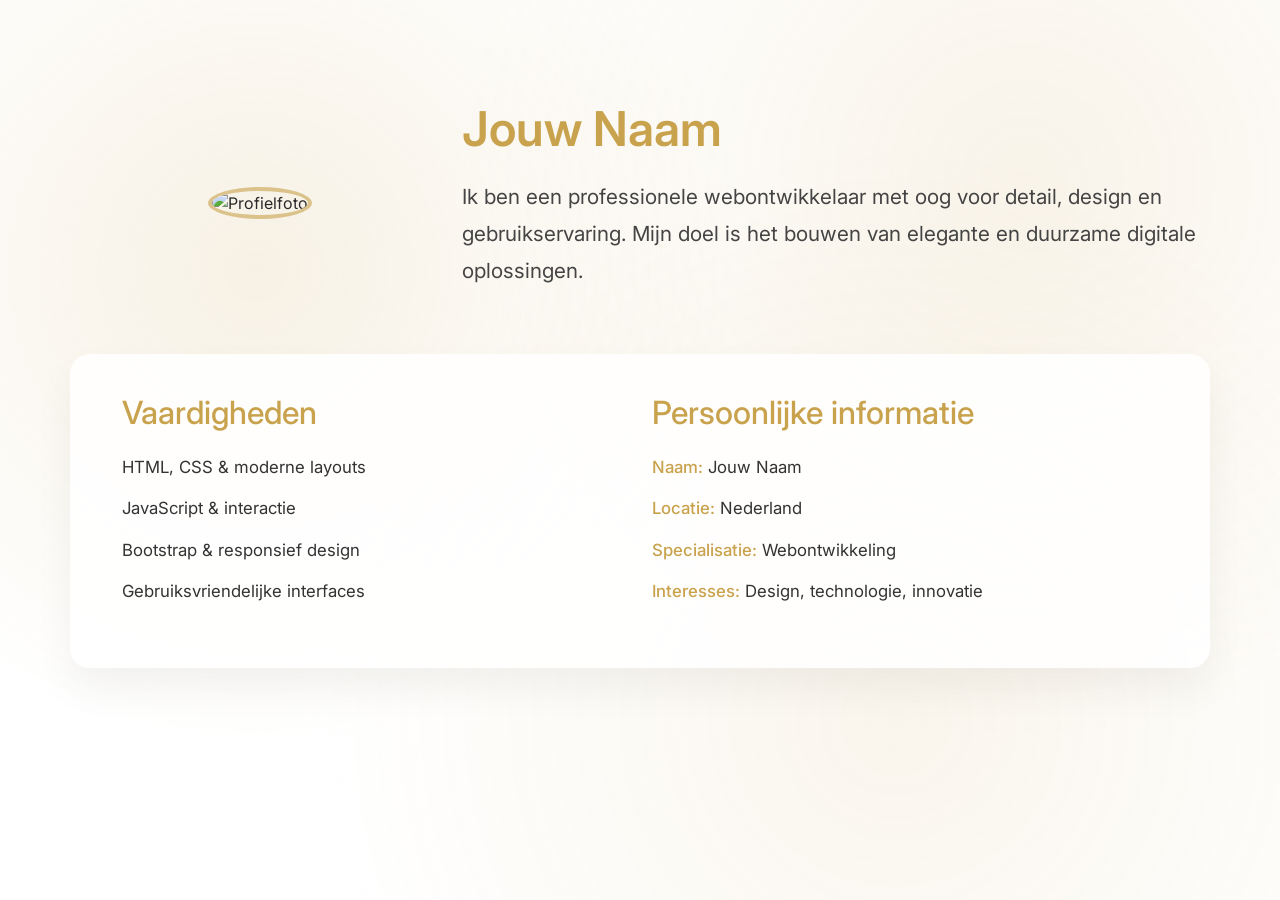
==== index.html @ 862da3dc "basis opbouw site" ====
<!DOCTYPE html>
<html lang="nl">
<head>
    <meta charset="UTF-8">
    <meta name="viewport" content="width=device-width, initial-scale=1.0">
    <title>Portfolio</title>
    <link href="https://cdn.jsdelivr.net/npm/bootstrap@5.3.2/dist/css/bootstrap.min.css" rel="stylesheet" integrity="sha384-QWVj6lgchf9b6ZxG1Zl5p9FQ9J0O1x2J2e5z5r9e5z5r9e5z5r9e5z5r9e5z5r9e" crossorigin="anonymous">
    <link rel="stylesheet" href="Assets/styling.css">
</head>
<body>

<div class="background-bubbles"></div>

<main class="container intro-section">
    <section class="row align-items-center mb-5">
        <div class="col-md-4 text-center">
            <img src="Assets/name.png" alt="Profielfoto" class="profile-image">
        </div>
        <div class="col-md-8">
            <h1>Jouw Naam</h1>
            <p class="intro-text">
                Ik ben een professionele webontwikkelaar met oog voor detail, design en gebruikservaring.
                Mijn doel is het bouwen van elegante en duurzame digitale oplossingen.
            </p>
        </div>
    </section>

    <section class="row mb-5 content-card">
        <div class="col-md-6">
            <h2>Vaardigheden</h2>
            <ul class="skills-list">
                <li>HTML, CSS & moderne layouts</li>
                <li>JavaScript & interactie</li>
                <li>Bootstrap & responsief design</li>
                <li>Gebruiksvriendelijke interfaces</li>
            </ul>
        </div>
        <div class="col-md-6">
            <h2>Persoonlijke informatie</h2>
            <ul class="info-list">
                <li><strong>Naam:</strong> Jouw Naam</li>
                <li><strong>Locatie:</strong> Nederland</li>
                <li><strong>Specialisatie:</strong> Webontwikkeling</li>
                <li><strong>Interesses:</strong> Design, technologie, innovatie</li>
            </ul>
        </div>
    </section>
</main>

<script src="app.js"></script>
</body>
</html>
---- Assets/styling.css ----
@import url('https://fonts.googleapis.com/css2?family=Inter:wght@300;400;500;600&display=swap');

body {
    background-color: #ffffff;
    color: #2a2a2a;
    font-family: 'Inter', sans-serif;
    position: relative;
    overflow-x: hidden;
}

.background-bubbles {
    position: fixed;
    inset: 0;
    z-index: -1;
    background:
            radial-gradient(circle at 20% 30%, rgba(201,162,77,0.15) 0%, transparent 40%),
            radial-gradient(circle at 80% 20%, rgba(201,162,77,0.12) 0%, transparent 45%),
            radial-gradient(circle at 70% 80%, rgba(201,162,77,0.10) 0%, transparent 50%);
}

.intro-section {
    margin-top: 100px;
}

h1 {
    color: #c9a24d;
    font-weight: 600;
    font-size: 3rem;
    margin-bottom: 20px;
}

h2 {
    color: #c9a24d;
    font-weight: 500;
    margin-bottom: 15px;
}

.intro-text {
    font-size: 1.3rem;
    line-height: 1.8;
    color: #444;
}

.profile-image {
    max-width: 240px;
    border-radius: 50%;
    border: 4px solid rgba(201,162,77,0.6);
}

.content-card {
    background: rgba(255,255,255,0.85);
    padding: 40px;
    border-radius: 20px;
    box-shadow: 0 20px 40px rgba(0,0,0,0.05);
}

.skills-list,
.info-list {
    list-style: none;
    padding: 0;
}

.skills-list li,
.info-list li {
    padding: 8px 0;
    font-size: 1.05rem;
    color: #333;
}

.info-list strong {
    color: #c9a24d;
    font-weight: 500;
}
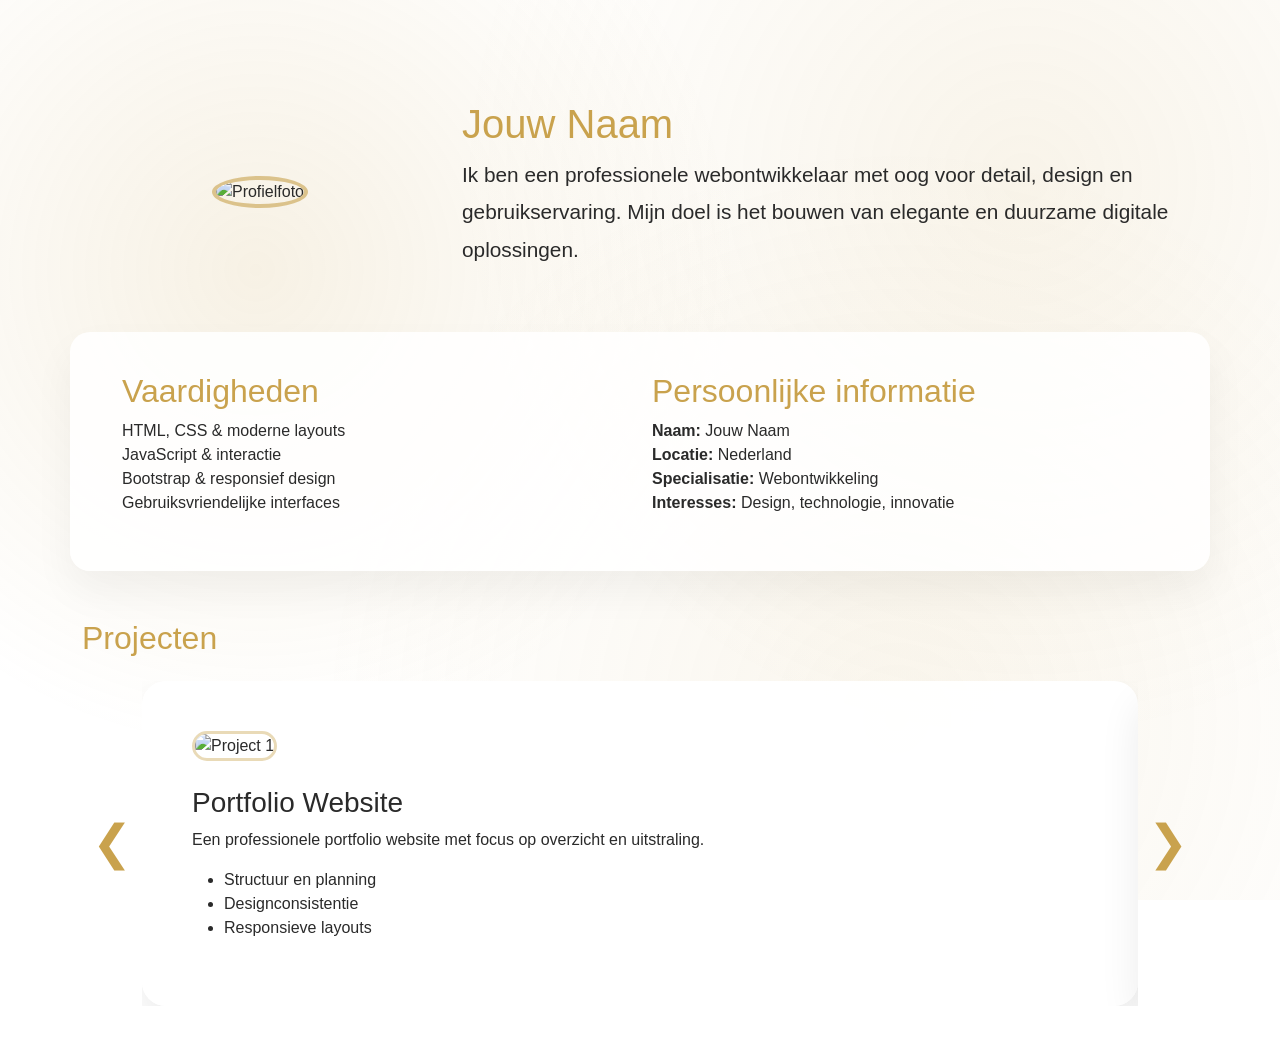
==== commit c7b4483e: "basis opbouw projecten display" ====
--- a/index.html
+++ b/index.html
@@ -4,7 +4,7 @@
     <meta charset="UTF-8">
     <meta name="viewport" content="width=device-width, initial-scale=1.0">
     <title>Portfolio</title>
-    <link href="https://cdn.jsdelivr.net/npm/bootstrap@5.3.2/dist/css/bootstrap.min.css" rel="stylesheet" integrity="sha384-QWVj6lgchf9b6ZxG1Zl5p9FQ9J0O1x2J2e5z5r9e5z5r9e5z5r9e5z5r9e5z5r9e" crossorigin="anonymous">
+    <link href="https://cdn.jsdelivr.net/npm/bootstrap@5.3.2/dist/css/bootstrap.min.css" rel="stylesheet">
     <link rel="stylesheet" href="Assets/styling.css">
 </head>
 <body>
@@ -12,6 +12,7 @@
 <div class="background-bubbles"></div>
 
 <main class="container intro-section">
+
     <section class="row align-items-center mb-5">
         <div class="col-md-4 text-center">
             <img src="Assets/name.png" alt="Profielfoto" class="profile-image">
@@ -45,6 +46,52 @@
             </ul>
         </div>
     </section>
+
+    <section class="mb-5">
+        <h2 class="mb-4">Projecten</h2>
+
+        <div class="project-carousel-wrapper">
+            <button class="carousel-btn left" onclick="scrollProjects(-1)">&#10094;</button>
+
+            <div class="project-carousel" id="projectCarousel">
+                <div class="project-slide">
+                    <img src="Assets/project1.png" alt="Project 1">
+                    <h3>Portfolio Website</h3>
+                    <p>Een professionele portfolio website met focus op overzicht en uitstraling.</p>
+                    <ul>
+                        <li>Structuur en planning</li>
+                        <li>Designconsistentie</li>
+                        <li>Responsieve layouts</li>
+                    </ul>
+                </div>
+
+                <div class="project-slide">
+                    <img src="Assets/project2.png" alt="Project 2">
+                    <h3>Interactieve Webapp</h3>
+                    <p>Een interactieve applicatie gebouwd met JavaScript.</p>
+                    <ul>
+                        <li>DOM-manipulatie</li>
+                        <li>Logisch denken</li>
+                        <li>Gebruikersfeedback verwerken</li>
+                    </ul>
+                </div>
+
+                <div class="project-slide">
+                    <img src="Assets/project3.png" alt="Project 3">
+                    <h3>Responsieve Layout</h3>
+                    <p>Mobile-first ontwerp geschikt voor alle schermgroottes.</p>
+                    <ul>
+                        <li>Bootstrap grid</li>
+                        <li>Mobile-first aanpak</li>
+                        <li>Visuele hiërarchie</li>
+                    </ul>
+                </div>
+            </div>
+
+            <button class="carousel-btn right" onclick="scrollProjects(1)">&#10095;</button>
+        </div>
+    </section>
+
 </main>
 
 <script src="app.js"></script>
--- a/Assets/styling.css
+++ b/Assets/styling.css
@@ -1,10 +1,7 @@
-@import url('https://fonts.googleapis.com/css2?family=Inter:wght@300;400;500;600&display=swap');
-
 body {
     background-color: #ffffff;
     color: #2a2a2a;
-    font-family: 'Inter', sans-serif;
-    position: relative;
+    font-family: -apple-system, BlinkMacSystemFont, "Segoe UI", Roboto, Helvetica, Arial, sans-serif;
     overflow-x: hidden;
 }
 
@@ -22,23 +19,13 @@
     margin-top: 100px;
 }
 
-h1 {
+h1, h2 {
     color: #c9a24d;
-    font-weight: 600;
-    font-size: 3rem;
-    margin-bottom: 20px;
-}
-
-h2 {
-    color: #c9a24d;
-    font-weight: 500;
-    margin-bottom: 15px;
 }
 
 .intro-text {
     font-size: 1.3rem;
     line-height: 1.8;
-    color: #444;
 }
 
 .profile-image {
@@ -60,14 +47,39 @@
     padding: 0;
 }
 
-.skills-list li,
-.info-list li {
-    padding: 8px 0;
-    font-size: 1.05rem;
-    color: #333;
+.project-carousel-wrapper {
+    position: relative;
+    display: flex;
+    align-items: center;
 }
 
-.info-list strong {
+.project-carousel {
+    display: flex;
+    overflow: hidden;
+    scroll-behavior: smooth;
+    width: 100%;
+}
+
+.project-slide {
+    min-width: 100%;
+    padding: 50px;
+    background: rgba(255,255,255,0.95);
+    border-radius: 24px;
+    box-shadow: 0 20px 40px rgba(0,0,0,0.08);
+}
+
+.project-slide img {
+    width: 100%;
+    border-radius: 16px;
+    border: 3px solid rgba(201,162,77,0.4);
+    margin-bottom: 25px;
+}
+
+.carousel-btn {
+    background: none;
+    border: none;
+    font-size: 3rem;
     color: #c9a24d;
-    font-weight: 500;
+    cursor: pointer;
+    padding: 10px;
 }
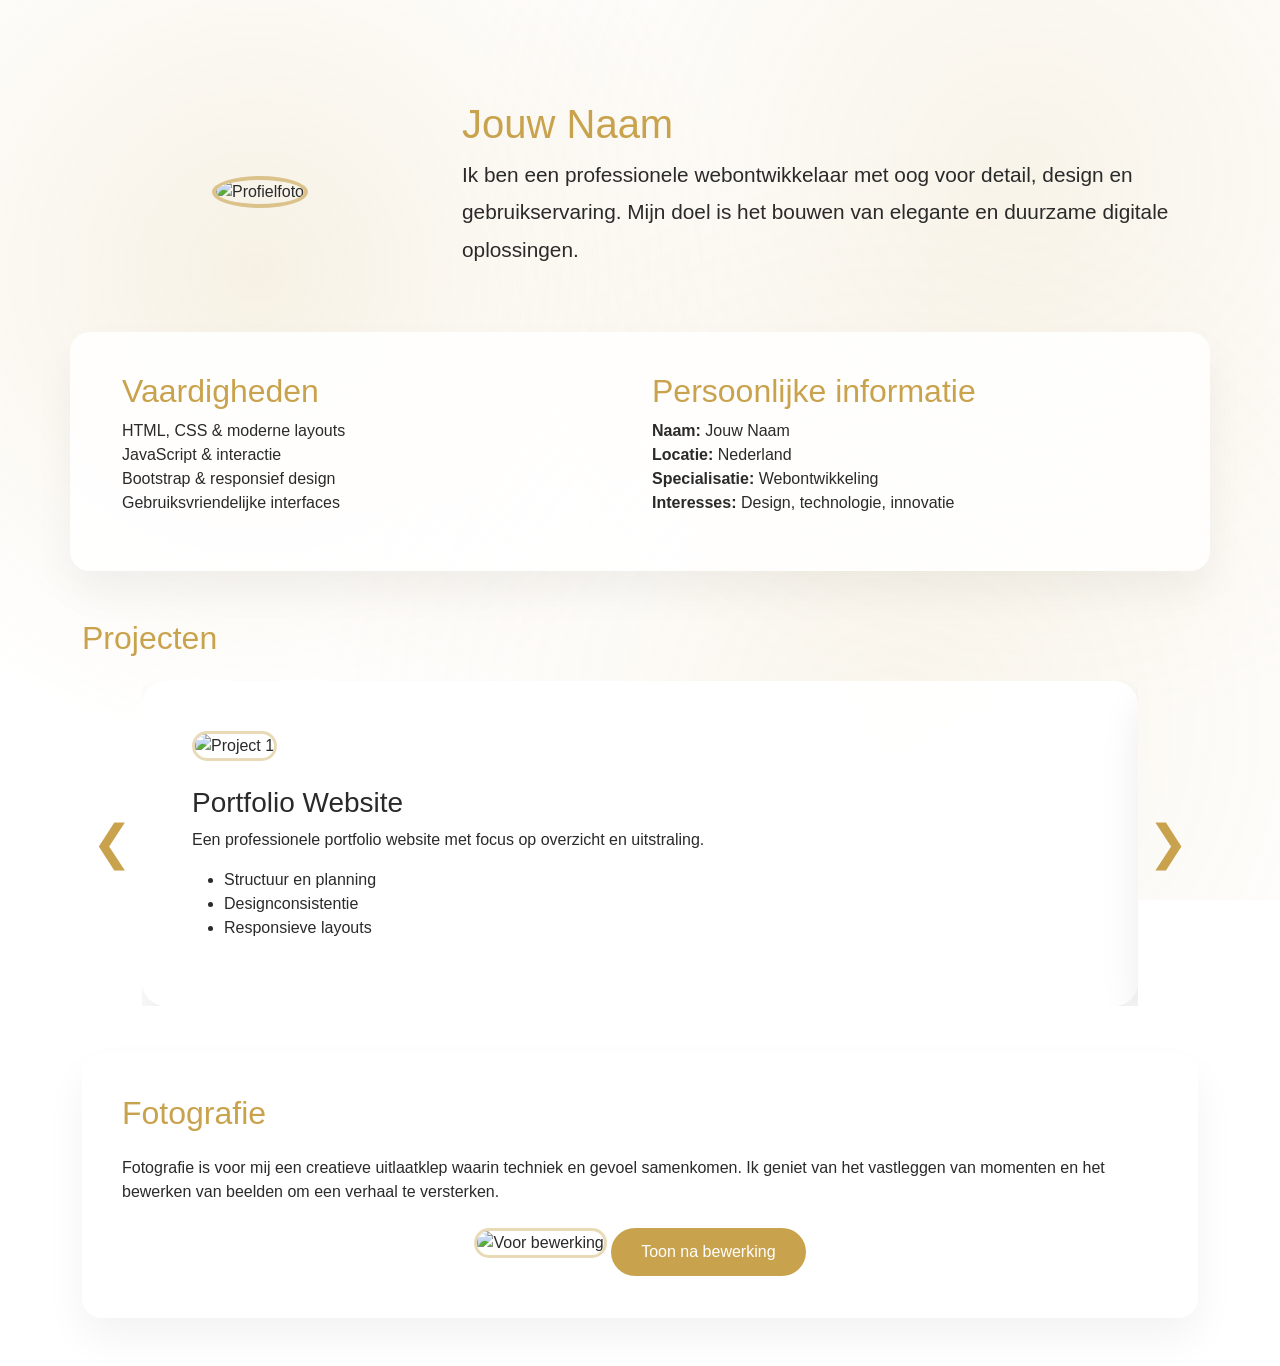
==== commit f204d70b: "Basis opbouw special section" ====
--- a/index.html
+++ b/index.html
@@ -51,7 +51,7 @@
         <h2 class="mb-4">Projecten</h2>
 
         <div class="project-carousel-wrapper">
-            <button class="carousel-btn left" onclick="scrollProjects(-1)">&#10094;</button>
+            <button class="carousel-btn" onclick="scrollProjects(-1)">&#10094;</button>
 
             <div class="project-carousel" id="projectCarousel">
                 <div class="project-slide">
@@ -88,7 +88,21 @@
                 </div>
             </div>
 
-            <button class="carousel-btn right" onclick="scrollProjects(1)">&#10095;</button>
+            <button class="carousel-btn" onclick="scrollProjects(1)">&#10095;</button>
+        </div>
+    </section>
+
+    <section class="mb-5 photography-section">
+        <h2 class="mb-4">Fotografie</h2>
+
+        <p class="mb-4">
+            Fotografie is voor mij een creatieve uitlaatklep waarin techniek en gevoel samenkomen.
+            Ik geniet van het vastleggen van momenten en het bewerken van beelden om een verhaal te versterken.
+        </p>
+
+        <div class="photo-compare">
+            <img src="Assets/photo_before.png" alt="Voor bewerking" id="photoCompare">
+            <button class="photo-toggle-btn" onclick="togglePhoto()">Toon na bewerking</button>
         </div>
     </section>
 
--- a/Assets/styling.css
+++ b/Assets/styling.css
@@ -48,7 +48,6 @@
 }
 
 .project-carousel-wrapper {
-    position: relative;
     display: flex;
     align-items: center;
 }
@@ -56,7 +55,6 @@
 .project-carousel {
     display: flex;
     overflow: hidden;
-    scroll-behavior: smooth;
     width: 100%;
 }
 
@@ -83,3 +81,32 @@
     cursor: pointer;
     padding: 10px;
 }
+
+.photography-section {
+    background: rgba(255,255,255,0.85);
+    padding: 40px;
+    border-radius: 20px;
+    box-shadow: 0 20px 40px rgba(0,0,0,0.05);
+}
+
+.photo-compare {
+    text-align: center;
+}
+
+.photo-compare img {
+    width: 100%;
+    max-width: 800px;
+    border-radius: 18px;
+    border: 3px solid rgba(201,162,77,0.4);
+    margin-bottom: 20px;
+}
+
+.photo-toggle-btn {
+    background-color: #c9a24d;
+    color: #ffffff;
+    border: none;
+    padding: 12px 30px;
+    border-radius: 30px;
+    font-size: 1rem;
+    cursor: pointer;
+}
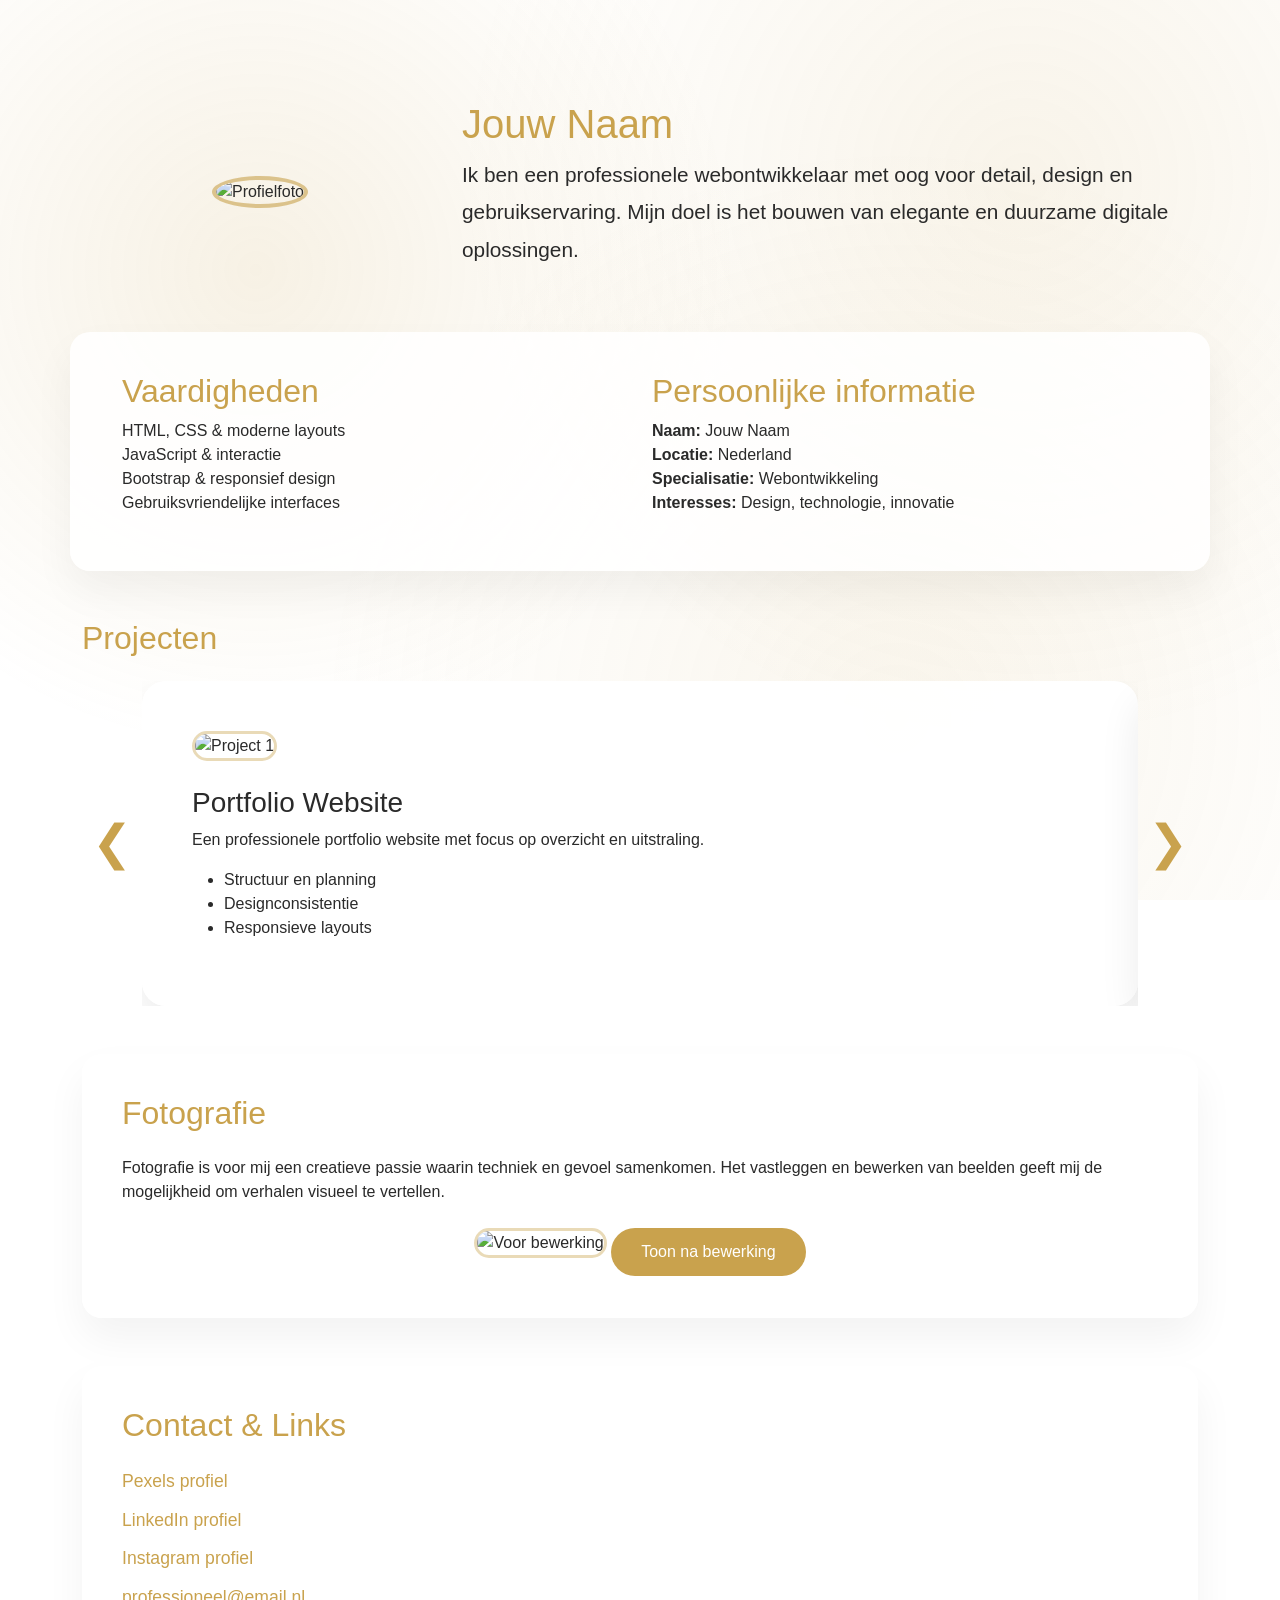
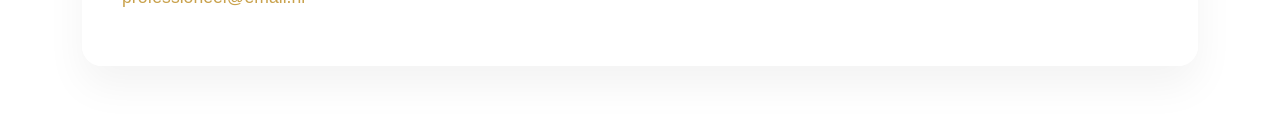
==== commit ed7334f8: "bugfixes" ====
--- a/index.html
+++ b/index.html
@@ -96,8 +96,8 @@
         <h2 class="mb-4">Fotografie</h2>
 
         <p class="mb-4">
-            Fotografie is voor mij een creatieve uitlaatklep waarin techniek en gevoel samenkomen.
-            Ik geniet van het vastleggen van momenten en het bewerken van beelden om een verhaal te versterken.
+            Fotografie is voor mij een creatieve passie waarin techniek en gevoel samenkomen.
+            Het vastleggen en bewerken van beelden geeft mij de mogelijkheid om verhalen visueel te vertellen.
         </p>
 
         <div class="photo-compare">
@@ -106,6 +106,17 @@
         </div>
     </section>
 
+    <section class="mb-5 contact-section">
+        <h2 class="mb-4">Contact & Links</h2>
+
+        <ul class="contact-list">
+            <li><a href="#" target="_blank">Pexels profiel</a></li>
+            <li><a href="#" target="_blank">LinkedIn profiel</a></li>
+            <li><a href="#" target="_blank">Instagram profiel</a></li>
+            <li><a href="mailto:professioneel@email.nl">professioneel@email.nl</a></li>
+        </ul>
+    </section>
+
 </main>
 
 <script src="app.js"></script>
--- a/Assets/styling.css
+++ b/Assets/styling.css
@@ -82,7 +82,8 @@
     padding: 10px;
 }
 
-.photography-section {
+.photography-section,
+.contact-section {
     background: rgba(255,255,255,0.85);
     padding: 40px;
     border-radius: 20px;
@@ -110,3 +111,22 @@
     font-size: 1rem;
     cursor: pointer;
 }
+
+.contact-list {
+    list-style: none;
+    padding: 0;
+}
+
+.contact-list li {
+    margin-bottom: 12px;
+}
+
+.contact-list a {
+    color: #c9a24d;
+    text-decoration: none;
+    font-size: 1.1rem;
+}
+
+.contact-list a:hover {
+    text-decoration: underline;
+}
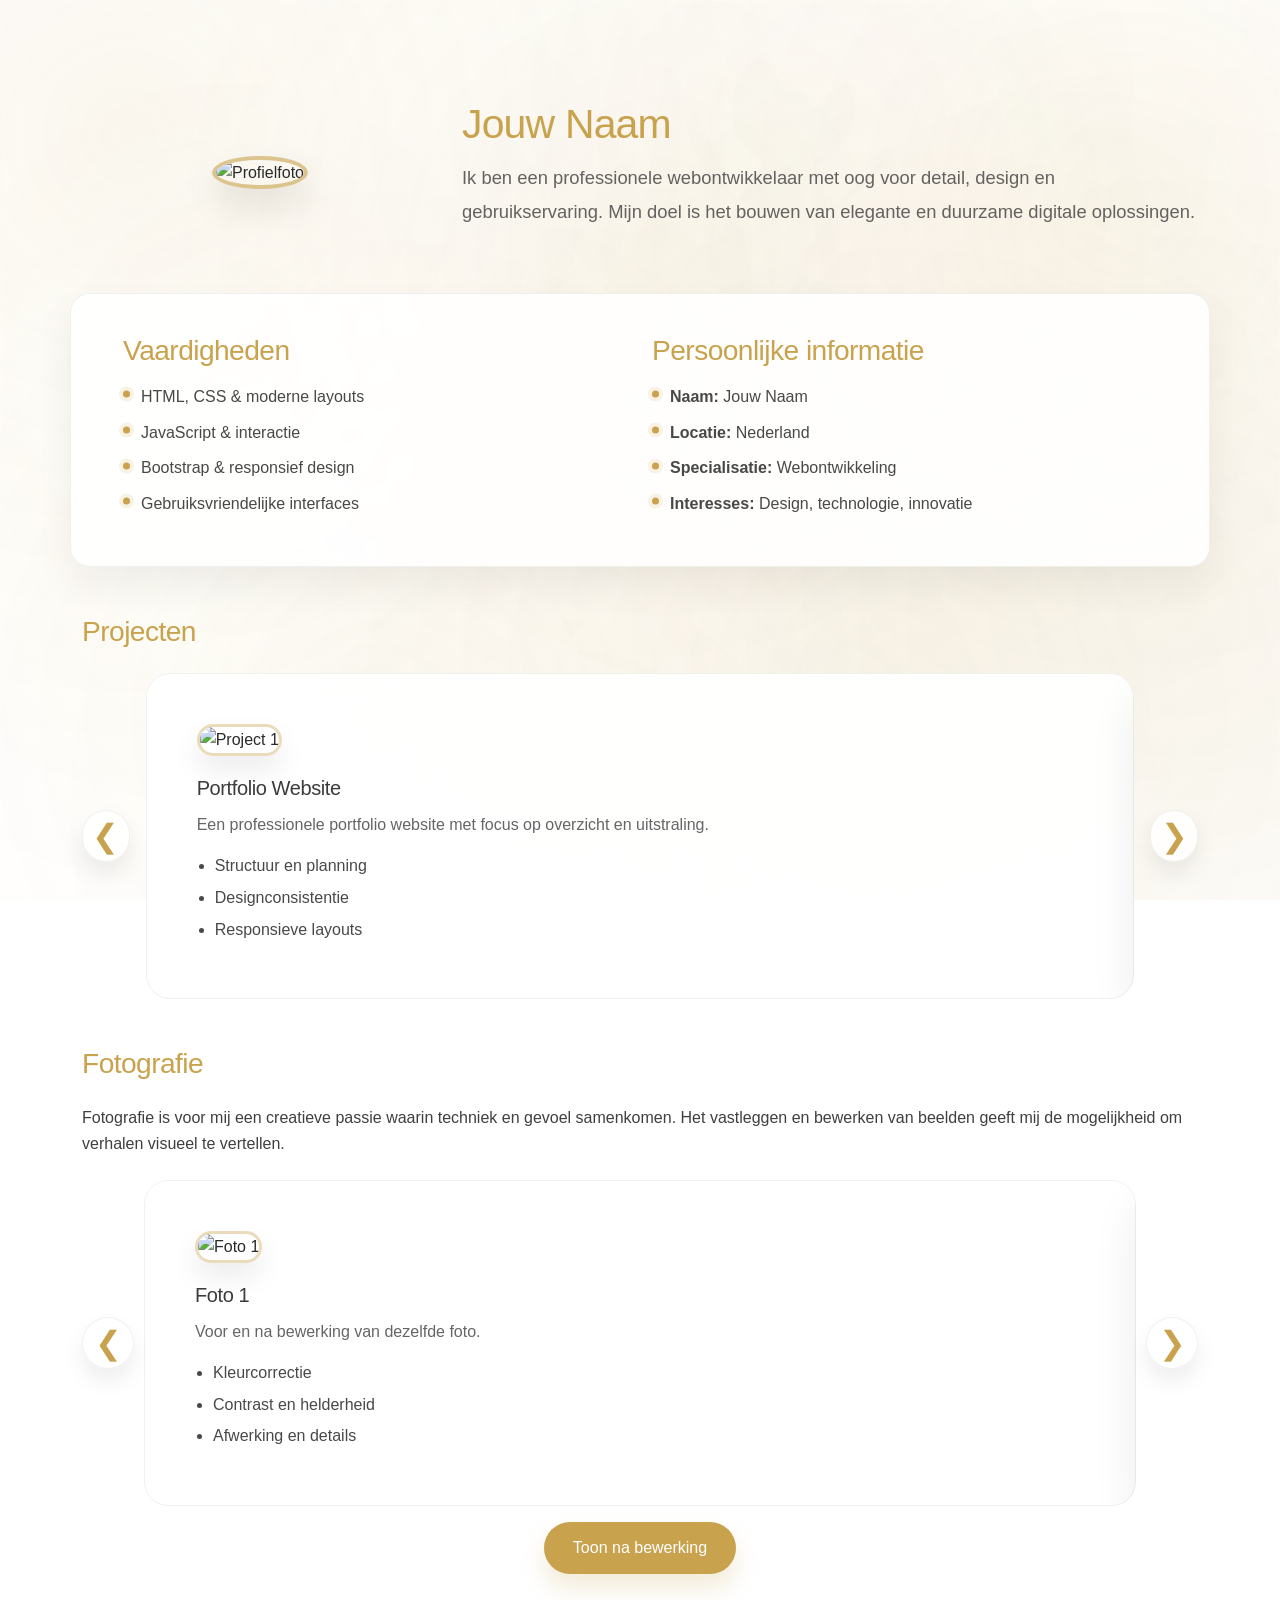
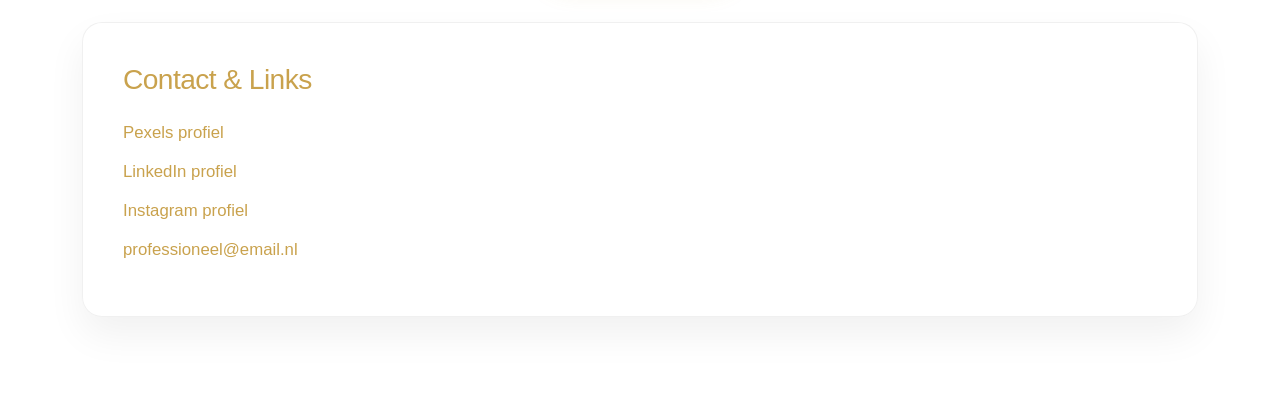
==== commit b788aff6: "verbetering site" ====
--- a/index.html
+++ b/index.html
@@ -90,6 +90,8 @@
 
             <button class="carousel-btn" onclick="scrollProjects(1)">&#10095;</button>
         </div>
+
+        <div class="text-center mt-3"></div>
     </section>
 
     <section class="mb-5 photography-section">
@@ -100,8 +102,63 @@
             Het vastleggen en bewerken van beelden geeft mij de mogelijkheid om verhalen visueel te vertellen.
         </p>
 
-        <div class="photo-compare">
-            <img src="Assets/photo_before.png" alt="Voor bewerking" id="photoCompare">
+        <div class="project-carousel-wrapper">
+            <button class="carousel-btn" onclick="scrollPhotos(-1)">&#10094;</button>
+
+            <div class="project-carousel" id="photoCarousel">
+                <div class="project-slide">
+                    <img
+                            src="Assets/photo1_before.png"
+                            data-before="Assets/photo1_before.png"
+                            data-after="Assets/photo1_after.png"
+                            alt="Foto 1"
+                    >
+                    <h3>Foto 1</h3>
+                    <p>Voor en na bewerking van dezelfde foto.</p>
+                    <ul>
+                        <li>Kleurcorrectie</li>
+                        <li>Contrast en helderheid</li>
+                        <li>Afwerking en details</li>
+                    </ul>
+                </div>
+
+                <div class="project-slide">
+                    <img
+                            src="Assets/photo2_before.png"
+                            data-before="Assets/photo2_before.png"
+                            data-after="Assets/photo2_after.png"
+                            alt="Foto 2"
+                    >
+                    <h3>Foto 2</h3>
+                    <p>Voor en na bewerking van dezelfde foto.</p>
+                    <ul>
+                        <li>Belichting aanpassen</li>
+                        <li>Kleurtoon finetunen</li>
+                        <li>Ruisreductie</li>
+                    </ul>
+                </div>
+
+                <div class="project-slide">
+                    <img
+                            src="Assets/photo3_before.png"
+                            data-before="Assets/photo3_before.png"
+                            data-after="Assets/photo3_after.png"
+                            alt="Foto 3"
+                    >
+                    <h3>Foto 3</h3>
+                    <p>Voor en na bewerking van dezelfde foto.</p>
+                    <ul>
+                        <li>Details verscherpen</li>
+                        <li>Lokale aanpassingen</li>
+                        <li>Eindgrading</li>
+                    </ul>
+                </div>
+            </div>
+
+            <button class="carousel-btn" onclick="scrollPhotos(1)">&#10095;</button>
+        </div>
+
+        <div class="text-center mt-3">
             <button class="photo-toggle-btn" onclick="togglePhoto()">Toon na bewerking</button>
         </div>
     </section>
--- a/Assets/styling.css
+++ b/Assets/styling.css
@@ -1,95 +1,327 @@
+:root {
+    --bg: #ffffff;
+    --text: #2a2a2a;
+    --muted: rgba(42, 42, 42, 0.72);
+
+    --brand: #c9a24d;
+    --brand-strong: rgba(201, 162, 77, 0.6);
+    --brand-soft: rgba(201, 162, 77, 0.14);
+
+    --card-bg: rgba(255, 255, 255, 0.88);
+    --card-border: rgba(0, 0, 0, 0.06);
+
+    --radius-lg: 24px;
+    --radius-md: 20px;
+    --radius-sm: 16px;
+
+    --shadow-lg: 0 22px 46px rgba(0, 0, 0, 0.08);
+    --shadow-md: 0 18px 38px rgba(0, 0, 0, 0.06);
+
+    --space-1: 8px;
+    --space-2: 12px;
+    --space-3: 16px;
+    --space-4: 20px;
+    --space-5: 28px;
+    --space-6: 40px;
+
+    --focus: 0 0 0 4px rgba(201, 162, 77, 0.22);
+}
+
+*,
+*::before,
+*::after {
+    box-sizing: border-box;
+}
+
+html {
+    scroll-behavior: smooth;
+}
+
 body {
-    background-color: #ffffff;
-    color: #2a2a2a;
+    background-color: var(--bg);
+    color: var(--text);
     font-family: -apple-system, BlinkMacSystemFont, "Segoe UI", Roboto, Helvetica, Arial, sans-serif;
     overflow-x: hidden;
-}
-
+    line-height: 1.6;
+}
+
+a {
+    color: var(--brand);
+    text-decoration: none;
+}
+
+a:hover {
+    text-decoration: underline;
+}
+
+a:focus-visible,
+button:focus-visible {
+    outline: none;
+    box-shadow: var(--focus);
+    border-radius: 10px;
+}
+
+/* Background bubbles */
 .background-bubbles {
     position: fixed;
     inset: 0;
     z-index: -1;
+    pointer-events: none;
     background:
-            radial-gradient(circle at 20% 30%, rgba(201,162,77,0.15) 0%, transparent 40%),
-            radial-gradient(circle at 80% 20%, rgba(201,162,77,0.12) 0%, transparent 45%),
-            radial-gradient(circle at 70% 80%, rgba(201,162,77,0.10) 0%, transparent 50%);
-}
-
+            radial-gradient(circle at 10% 15%, rgba(201,162,77,0.09) 0%, rgba(201,162,77,0.04) 18%, transparent 48%),
+            radial-gradient(circle at 30% 80%, rgba(216,177,90,0.07) 0%, rgba(216,177,90,0.03) 20%, transparent 52%),
+            radial-gradient(circle at 52% 28%, rgba(184,140,50,0.06) 0%, rgba(184,140,50,0.03) 22%, transparent 54%),
+            radial-gradient(circle at 72% 78%, rgba(201,162,77,0.07) 0%, rgba(201,162,77,0.03) 22%, transparent 54%),
+            radial-gradient(circle at 88% 22%, rgba(216,177,90,0.08) 0%, rgba(216,177,90,0.03) 18%, transparent 50%),
+            radial-gradient(circle at 92% 68%, rgba(184,140,50,0.06) 0%, rgba(184,140,50,0.03) 22%, transparent 56%);
+}
+
+.background-bubbles::before,
+.background-bubbles::after {
+    content: "";
+    position: absolute;
+    inset: 0;
+    pointer-events: none;
+    background:
+            radial-gradient(circle at 18% 40%, rgba(255,215,130,0.05) 0%, rgba(255,215,130,0.02) 20%, transparent 56%),
+            radial-gradient(circle at 45% 90%, rgba(201,162,77,0.05) 0%, rgba(201,162,77,0.02) 22%, transparent 58%),
+            radial-gradient(circle at 62% 12%, rgba(216,177,90,0.04) 0%, rgba(216,177,90,0.02) 20%, transparent 56%),
+            radial-gradient(circle at 84% 44%, rgba(184,140,50,0.04) 0%, rgba(184,140,50,0.02) 22%, transparent 58%);
+    filter: blur(1.2px);
+    opacity: 0.42;
+    animation: bubblesFloat 22s ease-in-out infinite alternate;
+}
+
+.background-bubbles::after {
+    opacity: 0.26;
+    animation-duration: 32s;
+    animation-direction: alternate-reverse;
+    filter: blur(1.6px);
+}
+
+@keyframes bubblesFloat {
+    from {
+        transform: translate3d(0, 0, 0) scale(1);
+    }
+    to {
+        transform: translate3d(0, -16px, 0) scale(1.01);
+    }
+}
+
+/* Layout */
 .intro-section {
     margin-top: 100px;
-}
-
-h1, h2 {
-    color: #c9a24d;
+    padding-bottom: var(--space-6);
+}
+
+/* Typography */
+h1, h2, h3 {
+    color: var(--brand);
+    letter-spacing: -0.02em;
+}
+
+h1 {
+    font-size: clamp(2rem, 3.2vw, 2.6rem);
+    margin: 0 0 var(--space-2) 0;
+}
+
+h2 {
+    font-size: clamp(1.4rem, 2.2vw, 1.8rem);
+    margin: 0 0 var(--space-3) 0;
+}
+
+h3 {
+    font-size: 1.25rem;
+    margin: 0 0 var(--space-2) 0;
+    color: rgba(42, 42, 42, 0.92);
+}
+
+p {
+    margin: 0 0 var(--space-3) 0;
+    color: rgba(42, 42, 42, 0.9);
 }
 
 .intro-text {
-    font-size: 1.3rem;
-    line-height: 1.8;
-}
-
+    font-size: 1.15rem;
+    line-height: 1.85;
+    color: var(--muted);
+}
+
+/* Profile */
 .profile-image {
     max-width: 240px;
+    width: 100%;
+    height: auto;
     border-radius: 50%;
-    border: 4px solid rgba(201,162,77,0.6);
-}
-
-.content-card {
-    background: rgba(255,255,255,0.85);
-    padding: 40px;
-    border-radius: 20px;
-    box-shadow: 0 20px 40px rgba(0,0,0,0.05);
-}
-
+    border: 4px solid var(--brand-strong);
+    box-shadow: 0 16px 34px rgba(0, 0, 0, 0.10);
+}
+
+/* Card sections */
+.content-card,
+.contact-section {
+    background: var(--card-bg);
+    border: 1px solid var(--card-border);
+    padding: var(--space-6);
+    border-radius: var(--radius-md);
+    box-shadow: var(--shadow-md);
+    backdrop-filter: blur(6px);
+}
+
+/* Photography section should match Projects section (no extra card container) */
+.photography-section {
+    background: transparent;
+    border: none;
+    box-shadow: none;
+    padding: 0;
+    border-radius: 0;
+    backdrop-filter: none;
+}
+
+/* Lists */
 .skills-list,
-.info-list {
+.info-list,
+.contact-list {
     list-style: none;
     padding: 0;
-}
-
+    margin: 0;
+}
+
+.skills-list li,
+.info-list li {
+    position: relative;
+    padding-left: 18px;
+    margin-bottom: 10px;
+    color: rgba(42, 42, 42, 0.86);
+}
+
+.skills-list li::before,
+.info-list li::before {
+    content: "";
+    position: absolute;
+    left: 0;
+    top: 0.65em;
+    width: 7px;
+    height: 7px;
+    border-radius: 50%;
+    background: var(--brand);
+    box-shadow: 0 0 0 4px var(--brand-soft);
+    transform: translateY(-50%);
+}
+
+.contact-list li {
+    margin-bottom: 12px;
+}
+
+.contact-list a {
+    font-size: 1.05rem;
+}
+
+/* Carousel */
 .project-carousel-wrapper {
     display: flex;
     align-items: center;
+    gap: var(--space-3);
 }
 
 .project-carousel {
     display: flex;
-    overflow: hidden;
+    overflow-x: auto;
+    overflow-y: hidden;
     width: 100%;
+    scroll-snap-type: x mandatory;
+    scroll-behavior: smooth;
+    border-radius: var(--radius-lg);
+    -webkit-overflow-scrolling: touch;
+    scrollbar-width: none;
+}
+
+.project-carousel::-webkit-scrollbar {
+    display: none;
 }
 
 .project-slide {
     min-width: 100%;
-    padding: 50px;
-    background: rgba(255,255,255,0.95);
-    border-radius: 24px;
-    box-shadow: 0 20px 40px rgba(0,0,0,0.08);
+    padding: clamp(24px, 4vw, 50px);
+    background: rgba(255, 255, 255, 0.94);
+    border: 1px solid var(--card-border);
+    border-radius: var(--radius-lg);
+    box-shadow: var(--shadow-lg);
+    scroll-snap-align: start;
 }
 
 .project-slide img {
     width: 100%;
-    border-radius: 16px;
-    border: 3px solid rgba(201,162,77,0.4);
-    margin-bottom: 25px;
-}
-
+    border-radius: var(--radius-sm);
+    border: 3px solid rgba(201,162,77,0.38);
+    margin-bottom: 20px;
+    box-shadow: 0 14px 28px rgba(0, 0, 0, 0.08);
+}
+
+.project-slide p {
+    color: var(--muted);
+}
+
+.project-slide ul {
+    margin: 0;
+    padding-left: 18px;
+    color: rgba(42, 42, 42, 0.86);
+}
+
+.project-slide ul li {
+    margin-bottom: 6px;
+}
+
+/* Buttons */
 .carousel-btn {
-    background: none;
-    border: none;
-    font-size: 3rem;
-    color: #c9a24d;
+    background: rgba(255, 255, 255, 0.85);
+    border: 1px solid var(--card-border);
+    width: 52px;
+    height: 52px;
+    border-radius: 999px;
+    font-size: 2rem;
+    color: var(--brand);
     cursor: pointer;
-    padding: 10px;
-}
-
-.photography-section,
-.contact-section {
-    background: rgba(255,255,255,0.85);
-    padding: 40px;
-    border-radius: 20px;
-    box-shadow: 0 20px 40px rgba(0,0,0,0.05);
-}
-
+    display: inline-flex;
+    align-items: center;
+    justify-content: center;
+    box-shadow: 0 12px 22px rgba(0, 0, 0, 0.07);
+    transition: transform 140ms ease, box-shadow 140ms ease, background 140ms ease;
+}
+
+.carousel-btn:hover {
+    transform: translateY(-1px);
+    box-shadow: 0 16px 26px rgba(0, 0, 0, 0.10);
+    background: rgba(255, 255, 255, 0.95);
+}
+
+.carousel-btn:active {
+    transform: translateY(0);
+}
+
+.photo-toggle-btn {
+    background-color: var(--brand);
+    color: #ffffff;
+    border: 1px solid rgba(201, 162, 77, 0.35);
+    padding: 12px 28px;
+    border-radius: 999px;
+    font-size: 1rem;
+    cursor: pointer;
+    box-shadow: 0 14px 24px rgba(201, 162, 77, 0.22);
+    transition: transform 140ms ease, box-shadow 140ms ease, filter 140ms ease;
+}
+
+.photo-toggle-btn:hover {
+    filter: brightness(0.98);
+    transform: translateY(-1px);
+    box-shadow: 0 18px 30px rgba(201, 162, 77, 0.26);
+}
+
+.photo-toggle-btn:active {
+    transform: translateY(0);
+}
+
+/* Photo compare (kept for compatibility) */
 .photo-compare {
     text-align: center;
 }
@@ -102,31 +334,61 @@
     margin-bottom: 20px;
 }
 
-.photo-toggle-btn {
-    background-color: #c9a24d;
-    color: #ffffff;
-    border: none;
-    padding: 12px 30px;
-    border-radius: 30px;
-    font-size: 1rem;
-    cursor: pointer;
-}
-
-.contact-list {
-    list-style: none;
-    padding: 0;
-}
-
-.contact-list li {
-    margin-bottom: 12px;
-}
-
-.contact-list a {
-    color: #c9a24d;
-    text-decoration: none;
-    font-size: 1.1rem;
-}
-
-.contact-list a:hover {
-    text-decoration: underline;
-}
+/* Photography: keep overall width consistent with Projects by reserving arrow space */
+.photography-section .project-carousel-wrapper {
+    position: relative;
+    display: block;
+    padding: 0 62px;
+}
+
+/* Photography: arrows outside the carousel (desktop), but inside reserved space */
+.photography-section .project-carousel-wrapper > .carousel-btn {
+    position: absolute;
+    top: 50%;
+    transform: translateY(-50%);
+    z-index: 2;
+}
+
+.photography-section .project-carousel-wrapper > .carousel-btn:first-child {
+    left: 0;
+}
+
+.photography-section .project-carousel-wrapper > .carousel-btn:last-child {
+    right: 0;
+}
+
+/* Responsive tweaks */
+@media (max-width: 768px) {
+    .intro-section {
+        margin-top: 70px;
+    }
+
+    .content-card,
+    .contact-section {
+        padding: 24px;
+        border-radius: 18px;
+    }
+
+    .project-carousel-wrapper {
+        gap: 10px;
+    }
+
+    .carousel-btn {
+        width: 46px;
+        height: 46px;
+        font-size: 1.8rem;
+    }
+
+    /* Photography: keep arrows usable on small screens */
+    .photography-section .project-carousel-wrapper {
+        padding: 0;
+        display: flex;
+        align-items: center;
+        gap: 10px;
+    }
+
+    .photography-section .project-carousel-wrapper > .carousel-btn {
+        position: static;
+        transform: none;
+    }
+}
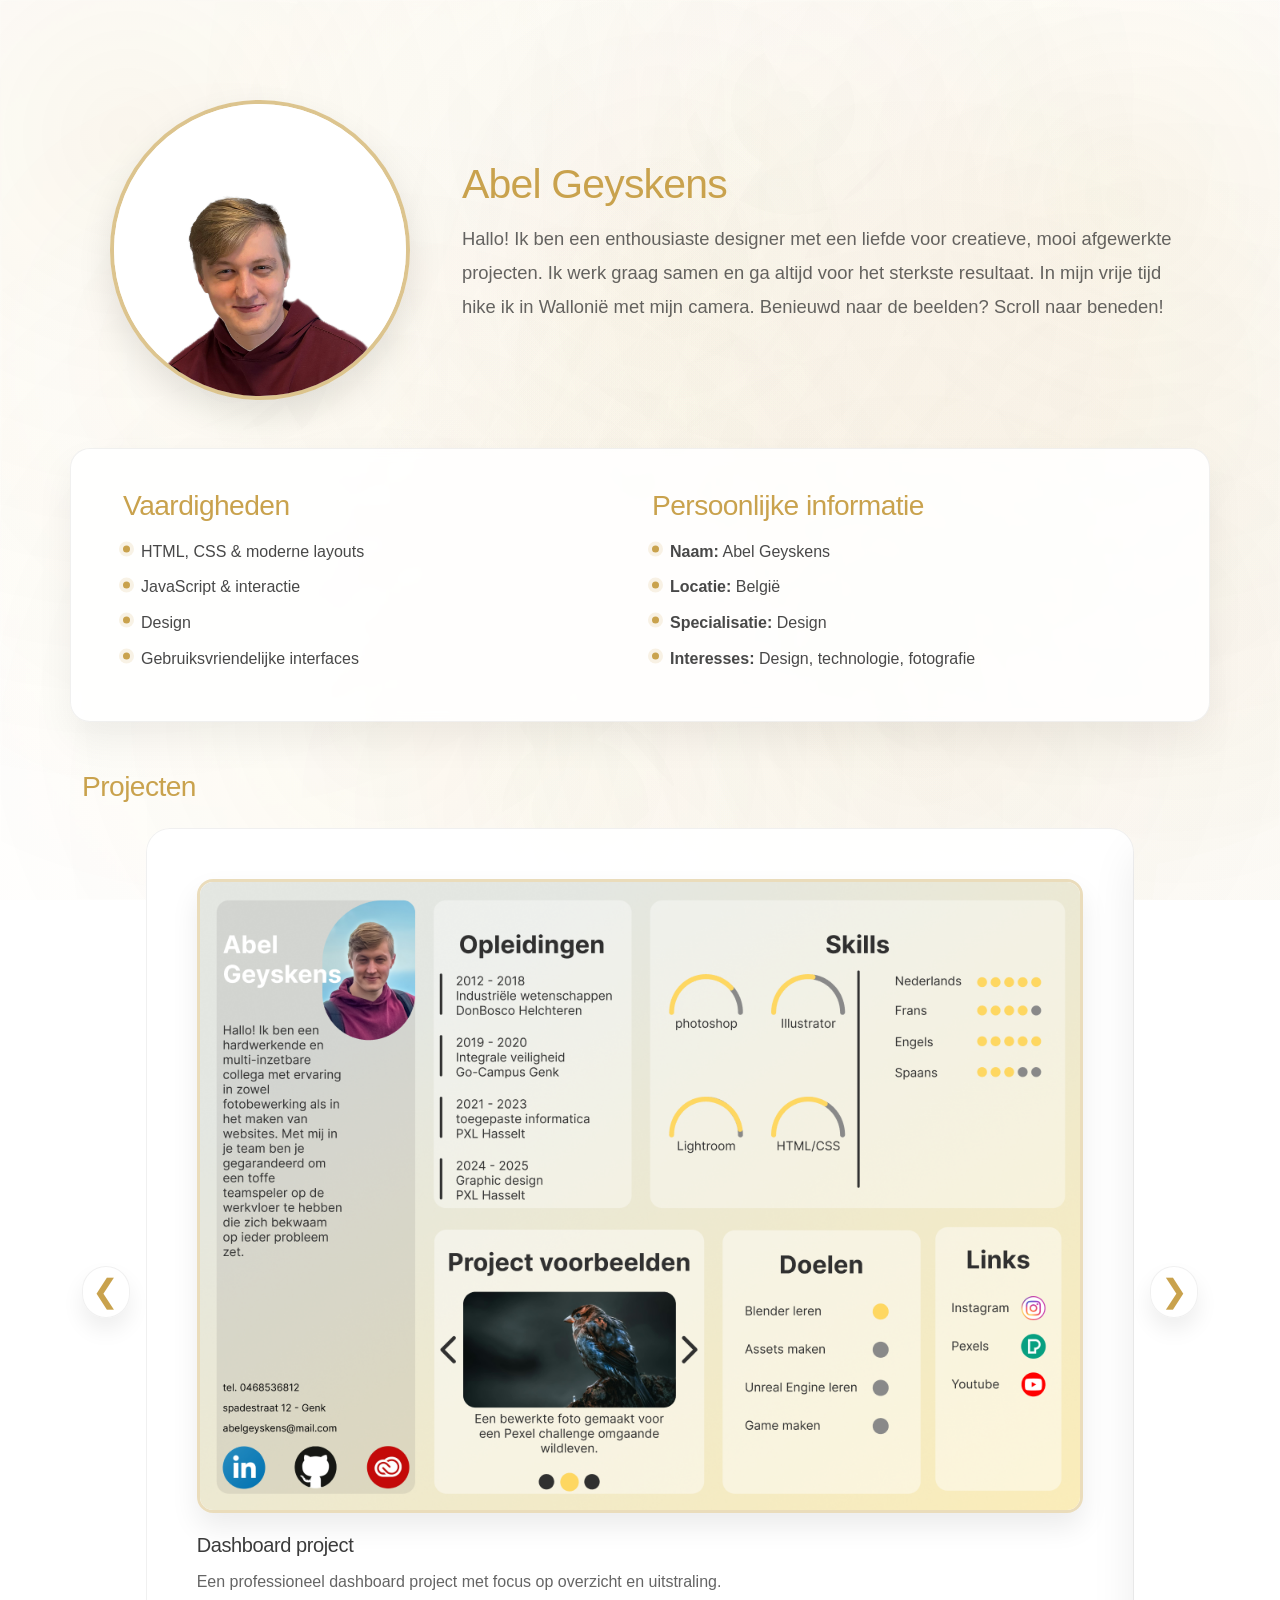
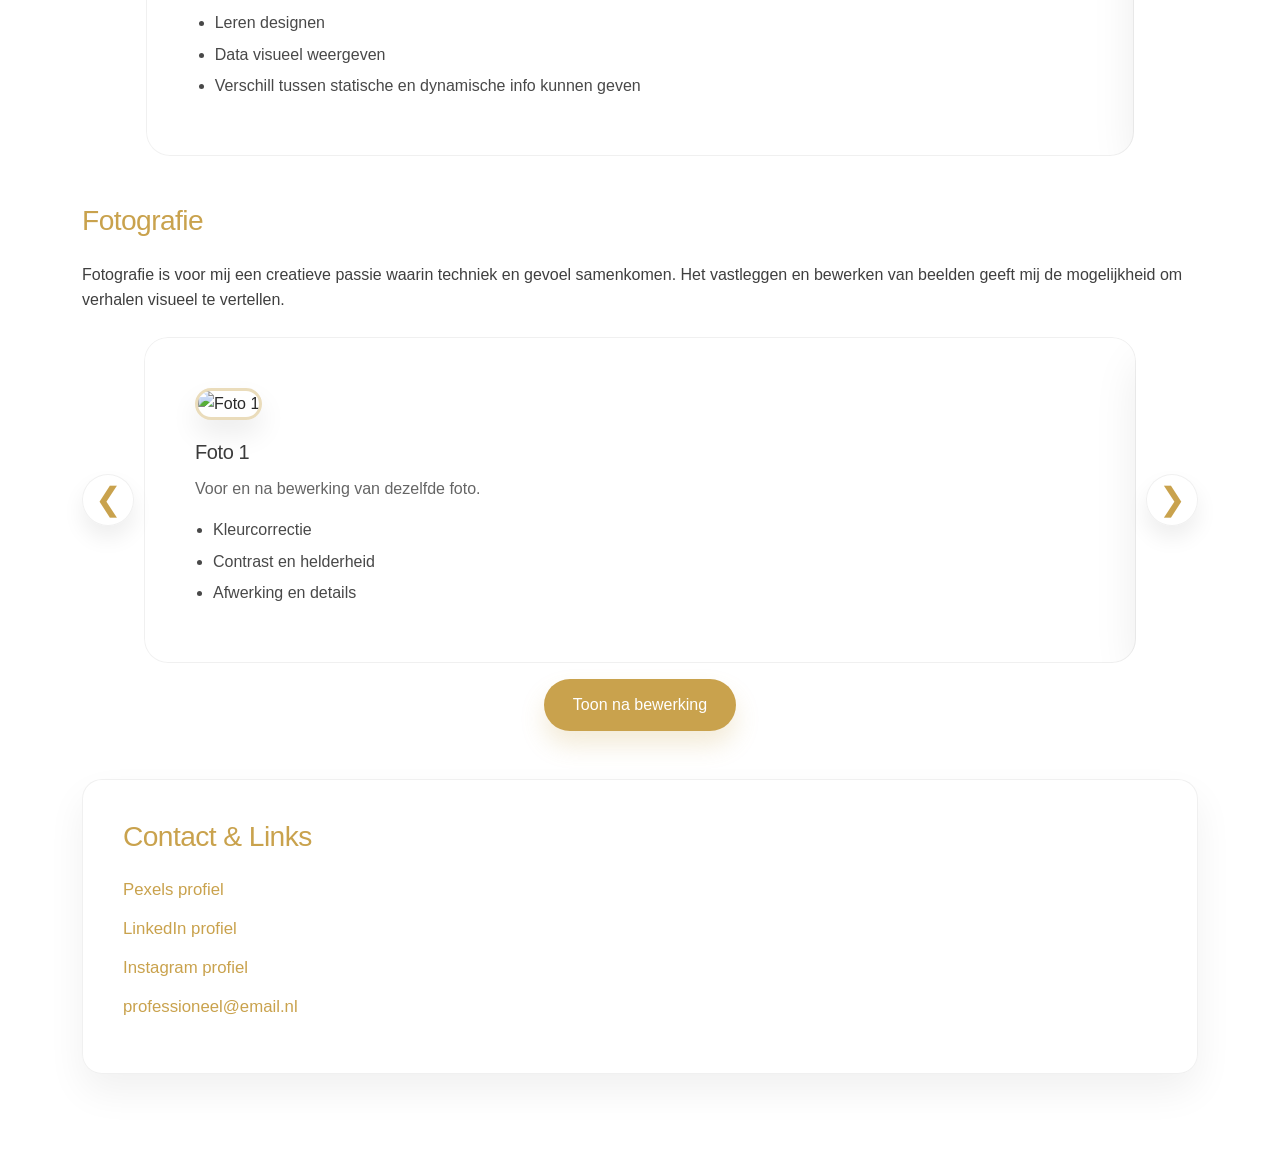
==== commit 1e47f1af: "toevoeging info" ====
--- a/index.html
+++ b/index.html
@@ -15,13 +15,13 @@
 
     <section class="row align-items-center mb-5">
         <div class="col-md-4 text-center">
-            <img src="Assets/name.png" alt="Profielfoto" class="profile-image">
+            <img src="Assets/photos/Head.png" alt="Profielfoto" class="profile-image">
         </div>
         <div class="col-md-8">
-            <h1>Jouw Naam</h1>
+            <h1>Abel Geyskens</h1>
             <p class="intro-text">
-                Ik ben een professionele webontwikkelaar met oog voor detail, design en gebruikservaring.
-                Mijn doel is het bouwen van elegante en duurzame digitale oplossingen.
+                Hallo! Ik ben een enthousiaste designer met een liefde voor creatieve, mooi afgewerkte projecten. Ik werk graag samen en ga altijd voor het sterkste resultaat.
+                In mijn vrije tijd hike ik in Wallonië met mijn camera. Benieuwd naar de beelden? Scroll naar beneden!
             </p>
         </div>
     </section>
@@ -32,17 +32,17 @@
             <ul class="skills-list">
                 <li>HTML, CSS & moderne layouts</li>
                 <li>JavaScript & interactie</li>
-                <li>Bootstrap & responsief design</li>
+                <li>Design</li>
                 <li>Gebruiksvriendelijke interfaces</li>
             </ul>
         </div>
         <div class="col-md-6">
             <h2>Persoonlijke informatie</h2>
             <ul class="info-list">
-                <li><strong>Naam:</strong> Jouw Naam</li>
-                <li><strong>Locatie:</strong> Nederland</li>
-                <li><strong>Specialisatie:</strong> Webontwikkeling</li>
-                <li><strong>Interesses:</strong> Design, technologie, innovatie</li>
+                <li><strong>Naam:</strong> Abel Geyskens</li>
+                <li><strong>Locatie:</strong> België</li>
+                <li><strong>Specialisatie:</strong> Design</li>
+                <li><strong>Interesses:</strong> Design, technologie, fotografie</li>
             </ul>
         </div>
     </section>
@@ -55,13 +55,13 @@
 
             <div class="project-carousel" id="projectCarousel">
                 <div class="project-slide">
-                    <img src="Assets/project1.png" alt="Project 1">
-                    <h3>Portfolio Website</h3>
-                    <p>Een professionele portfolio website met focus op overzicht en uitstraling.</p>
+                    <img src="Assets/photos/dashboardproject.png" alt="Project 1">
+                    <h3>Dashboard project</h3>
+                    <p>Een professioneel dashboard project met focus op overzicht en uitstraling.</p>
                     <ul>
-                        <li>Structuur en planning</li>
-                        <li>Designconsistentie</li>
-                        <li>Responsieve layouts</li>
+                        <li>Leren designen</li>
+                        <li>Data visueel weergeven</li>
+                        <li>Verschill tussen statische en dynamische info kunnen geven</li>
                     </ul>
                 </div>
 
--- a/Assets/styling.css
+++ b/Assets/styling.css
@@ -149,7 +149,7 @@
 
 /* Profile */
 .profile-image {
-    max-width: 240px;
+    max-width: 300px;
     width: 100%;
     height: auto;
     border-radius: 50%;
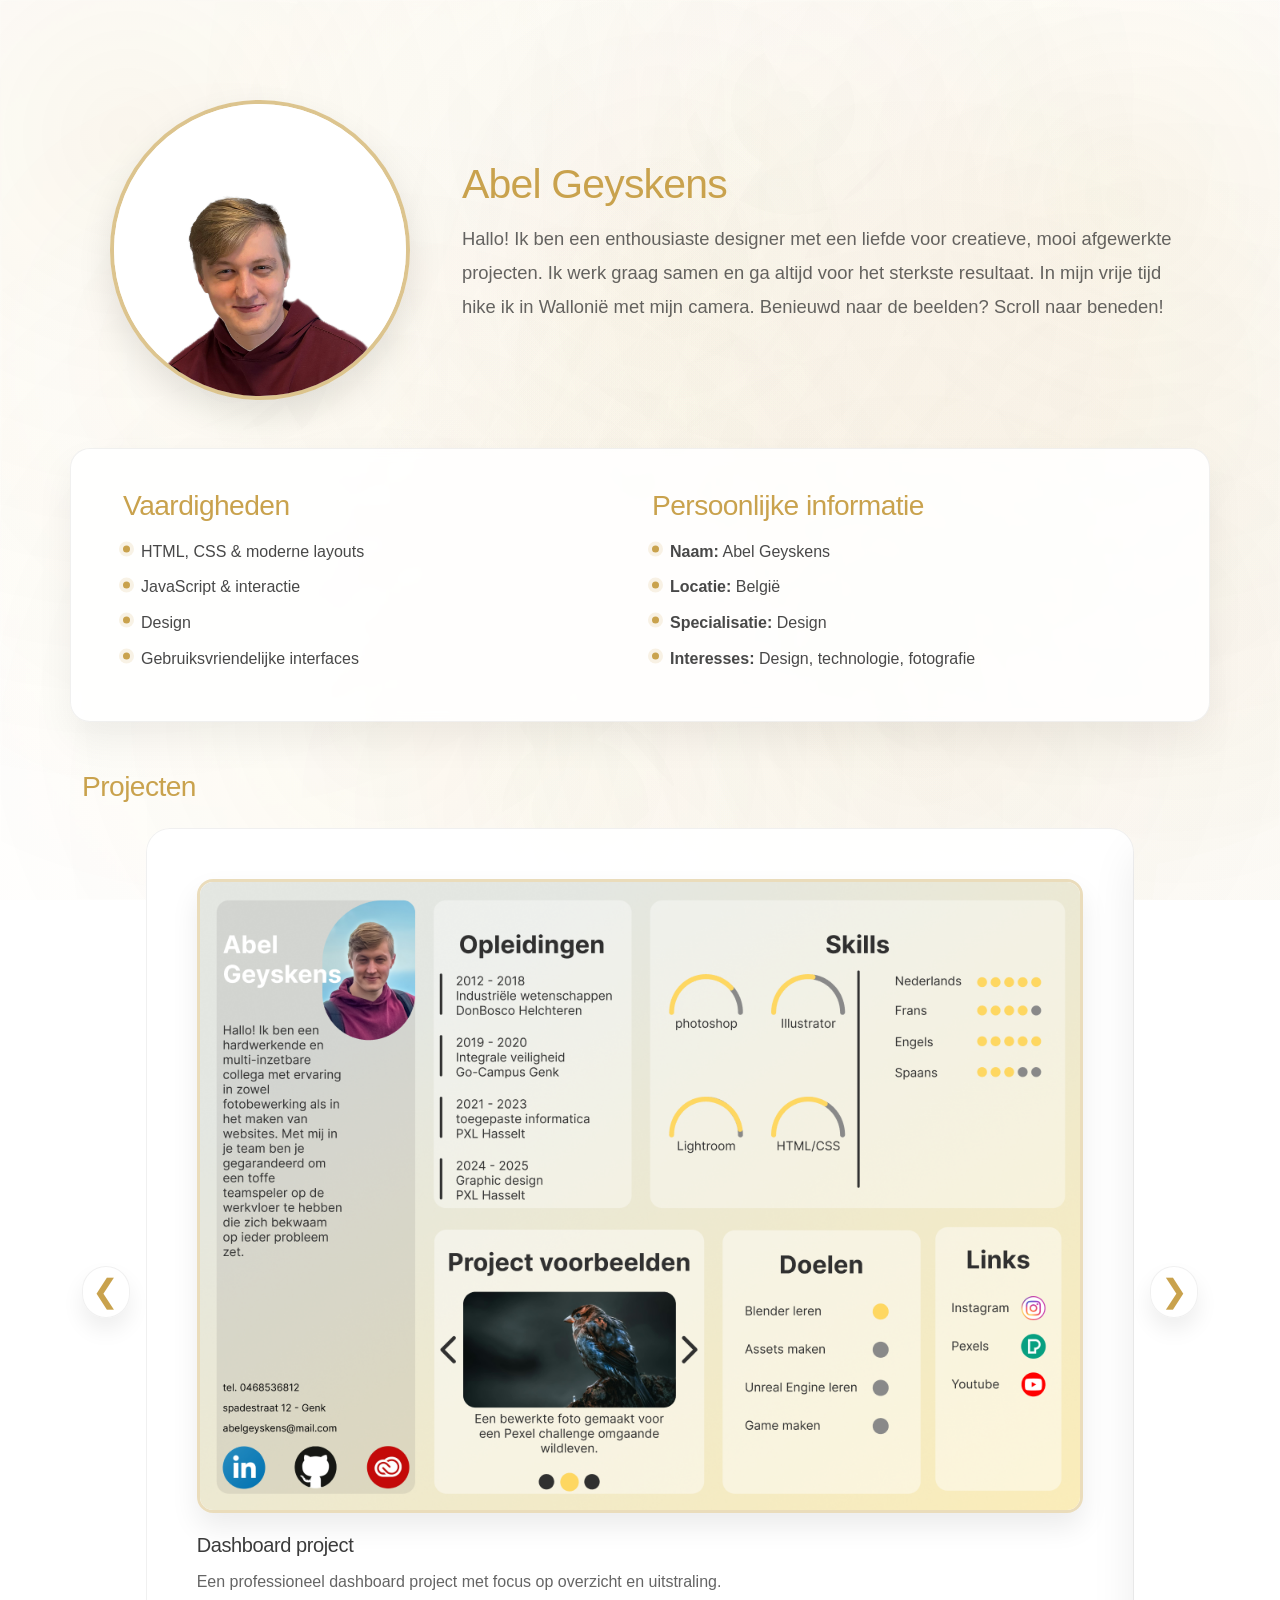
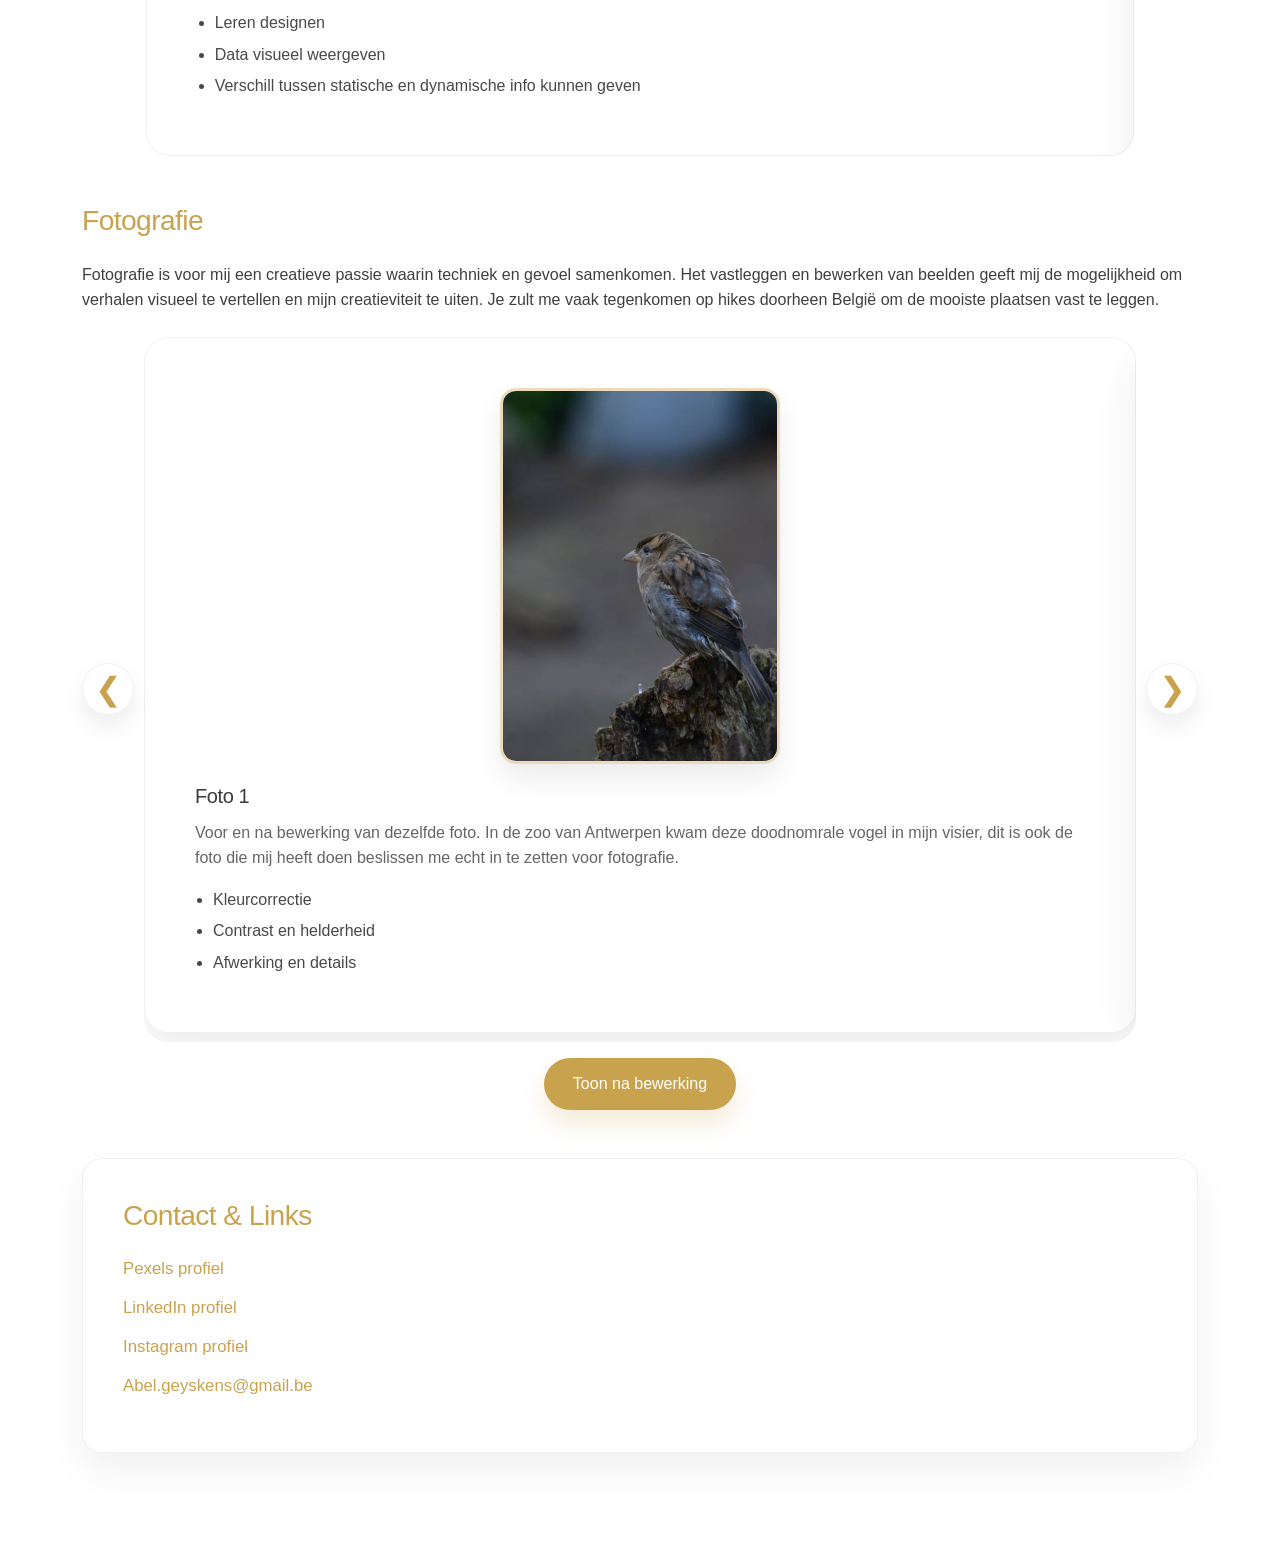
==== commit c3f68289: "toevoeging foto's" ====
--- a/index.html
+++ b/index.html
@@ -66,24 +66,25 @@
                 </div>
 
                 <div class="project-slide">
-                    <img src="Assets/project2.png" alt="Project 2">
-                    <h3>Interactieve Webapp</h3>
-                    <p>Een interactieve applicatie gebouwd met JavaScript.</p>
+                    <img src="Assets/photos/Feat.png" alt="Project 2">
+                    <h3>landingspagina voor de Feat app</h3>
+                    <p>Feat is een app gemaakt voor alle mensen die oftwel gewicht willen verliezen of spiermassa willen verkijgen.</p>
                     <ul>
-                        <li>DOM-manipulatie</li>
-                        <li>Logisch denken</li>
+                        <li>Creatie van een app</li>
+                        <li>Zelf concepten kunnen bedenken</li>
                         <li>Gebruikersfeedback verwerken</li>
                     </ul>
                 </div>
 
                 <div class="project-slide">
-                    <img src="Assets/project3.png" alt="Project 3">
-                    <h3>Responsieve Layout</h3>
-                    <p>Mobile-first ontwerp geschikt voor alle schermgroottes.</p>
+                    <img src="Assets/photos/Pexels.png" alt="Project 3">
+                    <h3>Pexels profiel</h3>
+                    <p>Mijn Pexels profiel is een langdurig project waar ik na zes jaar nog steeds aan werk. Het doel is
+                        om professionele foto's te leren nemen en ze ook te kunnen bewerken.</p>
                     <ul>
-                        <li>Bootstrap grid</li>
-                        <li>Mobile-first aanpak</li>
-                        <li>Visuele hiërarchie</li>
+                        <li>Fotografie leren</li>
+                        <li>Leren foto's te bewerken</li>
+                        <li>Leren een portofolio op te bouwen</li>
                     </ul>
                 </div>
             </div>
@@ -99,7 +100,8 @@
 
         <p class="mb-4">
             Fotografie is voor mij een creatieve passie waarin techniek en gevoel samenkomen.
-            Het vastleggen en bewerken van beelden geeft mij de mogelijkheid om verhalen visueel te vertellen.
+            Het vastleggen en bewerken van beelden geeft mij de mogelijkheid om verhalen visueel te vertellen en mijn
+            creatieviteit te uiten. Je zult me vaak tegenkomen op hikes doorheen België om de mooiste plaatsen vast te leggen.
         </p>
 
         <div class="project-carousel-wrapper">
@@ -108,13 +110,14 @@
             <div class="project-carousel" id="photoCarousel">
                 <div class="project-slide">
                     <img
-                            src="Assets/photo1_before.png"
-                            data-before="Assets/photo1_before.png"
-                            data-after="Assets/photo1_after.png"
+                            src="Assets/photos/birdone.png"
+                            data-before="Assets/photos/birdone.png"
+                            data-after="Assets/photos/birdtwo.png"
                             alt="Foto 1"
                     >
                     <h3>Foto 1</h3>
-                    <p>Voor en na bewerking van dezelfde foto.</p>
+                    <p>Voor en na bewerking van dezelfde foto. In de zoo van Antwerpen kwam deze doodnomrale vogel in mijn visier, dit is
+                    ook de foto die mij heeft doen beslissen me echt in te zetten voor fotografie.</p>
                     <ul>
                         <li>Kleurcorrectie</li>
                         <li>Contrast en helderheid</li>
@@ -124,13 +127,14 @@
 
                 <div class="project-slide">
                     <img
-                            src="Assets/photo2_before.png"
-                            data-before="Assets/photo2_before.png"
-                            data-after="Assets/photo2_after.png"
+                            src="Assets/photos/housesone.png"
+                            data-before="Assets/photos/housesone.png"
+                            data-after="Assets/photos/housestwo.png"
                             alt="Foto 2"
                     >
                     <h3>Foto 2</h3>
-                    <p>Voor en na bewerking van dezelfde foto.</p>
+                    <p>Voor en na bewerking van dezelfde foto. Deze huizen staan in Genua in Itallië, getrokken uit het raam van
+                    het appartement waarin ik verbleef.</p>
                     <ul>
                         <li>Belichting aanpassen</li>
                         <li>Kleurtoon finetunen</li>
@@ -140,13 +144,14 @@
 
                 <div class="project-slide">
                     <img
-                            src="Assets/photo3_before.png"
-                            data-before="Assets/photo3_before.png"
-                            data-after="Assets/photo3_after.png"
+                            src="Assets/photos/castleone.png"
+                            data-before="Assets/photos/castleone.png"
+                            data-after="Assets/photos/castletwo.png"
                             alt="Foto 3"
                     >
                     <h3>Foto 3</h3>
-                    <p>Voor en na bewerking van dezelfde foto.</p>
+                    <p>Voor en na bewerking van dezelfde foto. Dit is een Chatteaux in Wallonië in de buurten van Dinant.
+                    Een prachtig bouwwerk bovenop machtige rotsen.</p>
                     <ul>
                         <li>Details verscherpen</li>
                         <li>Lokale aanpassingen</li>
@@ -167,10 +172,10 @@
         <h2 class="mb-4">Contact & Links</h2>
 
         <ul class="contact-list">
-            <li><a href="#" target="_blank">Pexels profiel</a></li>
+            <li><a href="https://www.pexels.com/nl-nl/@zhro-164968584/gallery/" target="_blank">Pexels profiel</a></li>
             <li><a href="#" target="_blank">LinkedIn profiel</a></li>
-            <li><a href="#" target="_blank">Instagram profiel</a></li>
-            <li><a href="mailto:professioneel@email.nl">professioneel@email.nl</a></li>
+            <li><a href="https://www.instagram.com/zhro_insta/" target="_blank">Instagram profiel</a></li>
+            <li><a href="mailto:Abel.Geyskens@gmail">Abel.geyskens@gmail.be</a></li>
         </ul>
     </section>
 
--- a/Assets/styling.css
+++ b/Assets/styling.css
@@ -226,6 +226,7 @@
 
 .project-carousel {
     display: flex;
+    align-items: flex-start;
     overflow-x: auto;
     overflow-y: hidden;
     width: 100%;
@@ -270,6 +271,14 @@
 
 .project-slide ul li {
     margin-bottom: 6px;
+}
+
+/* Photography images smaller */
+.photography-section .project-slide img {
+    max-width: 280px;
+    margin-left: auto;
+    margin-right: auto;
+    display: block;
 }
 
 /* Buttons */
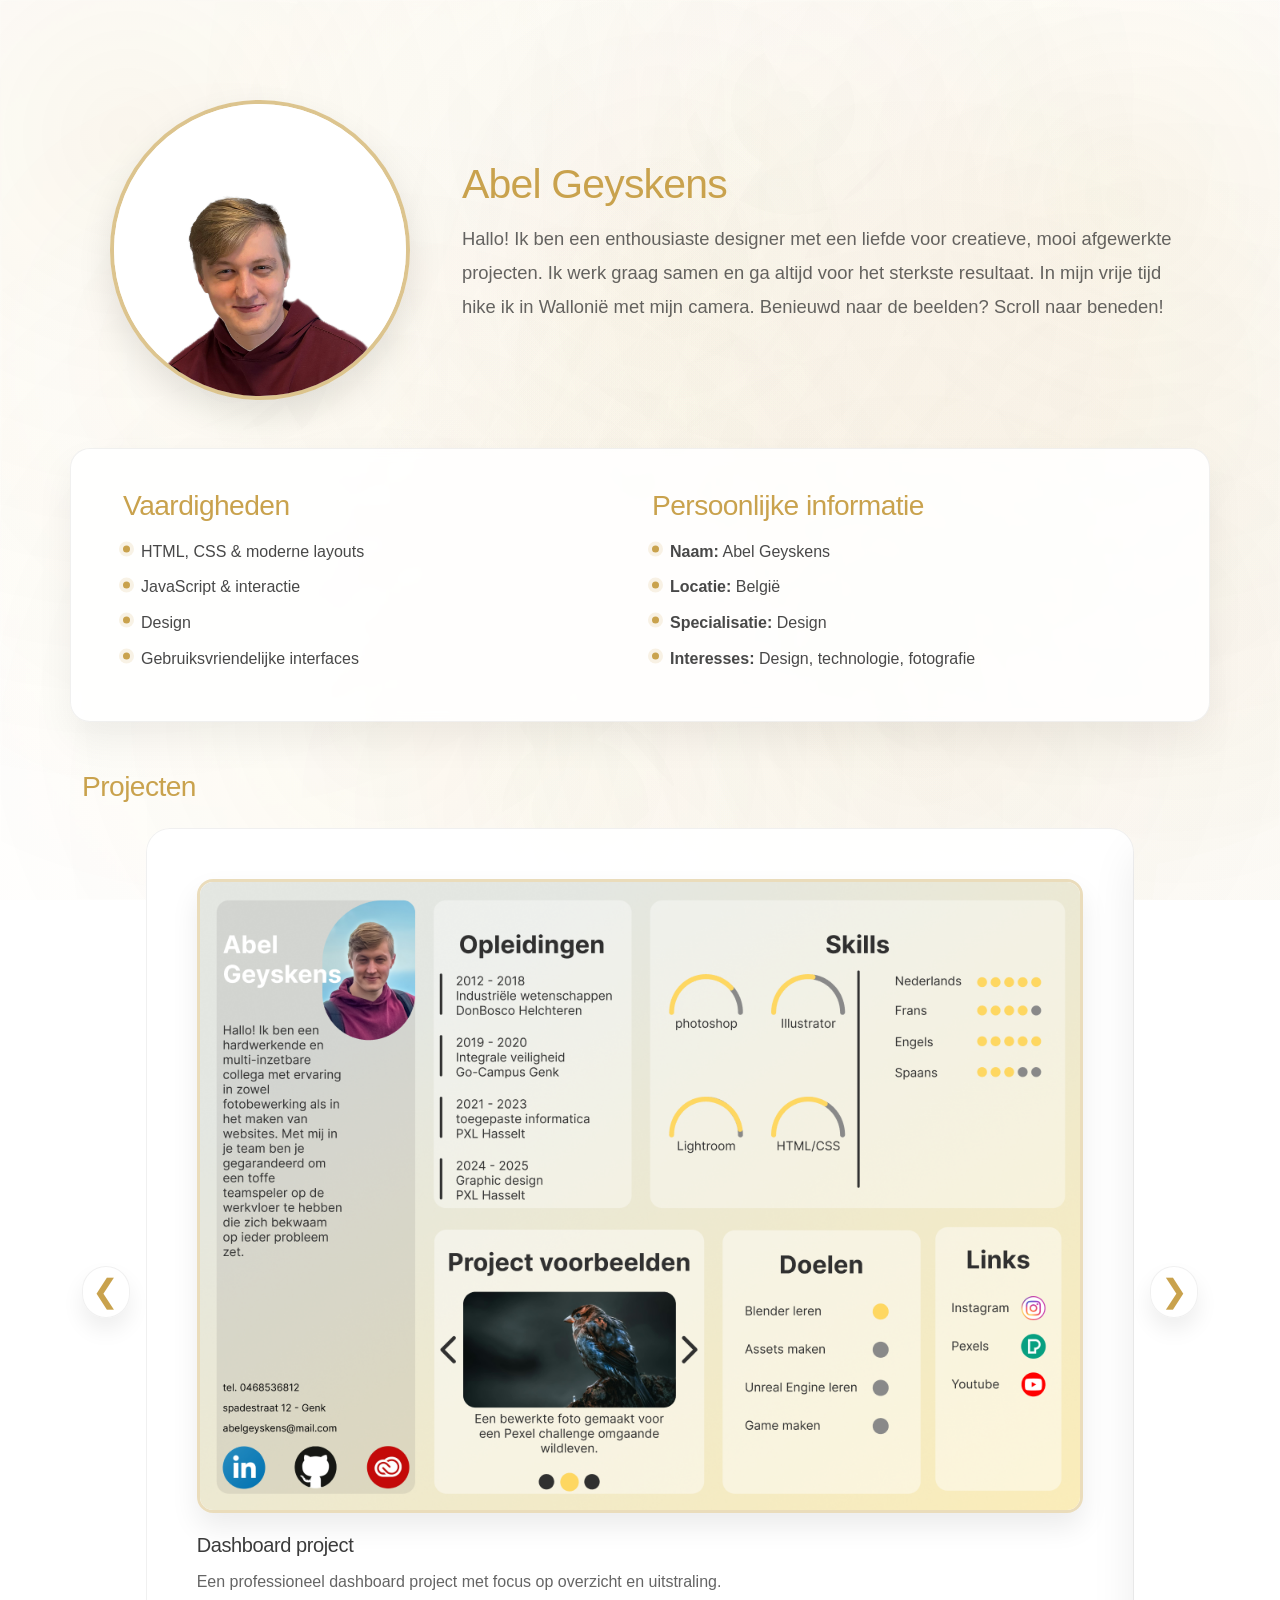
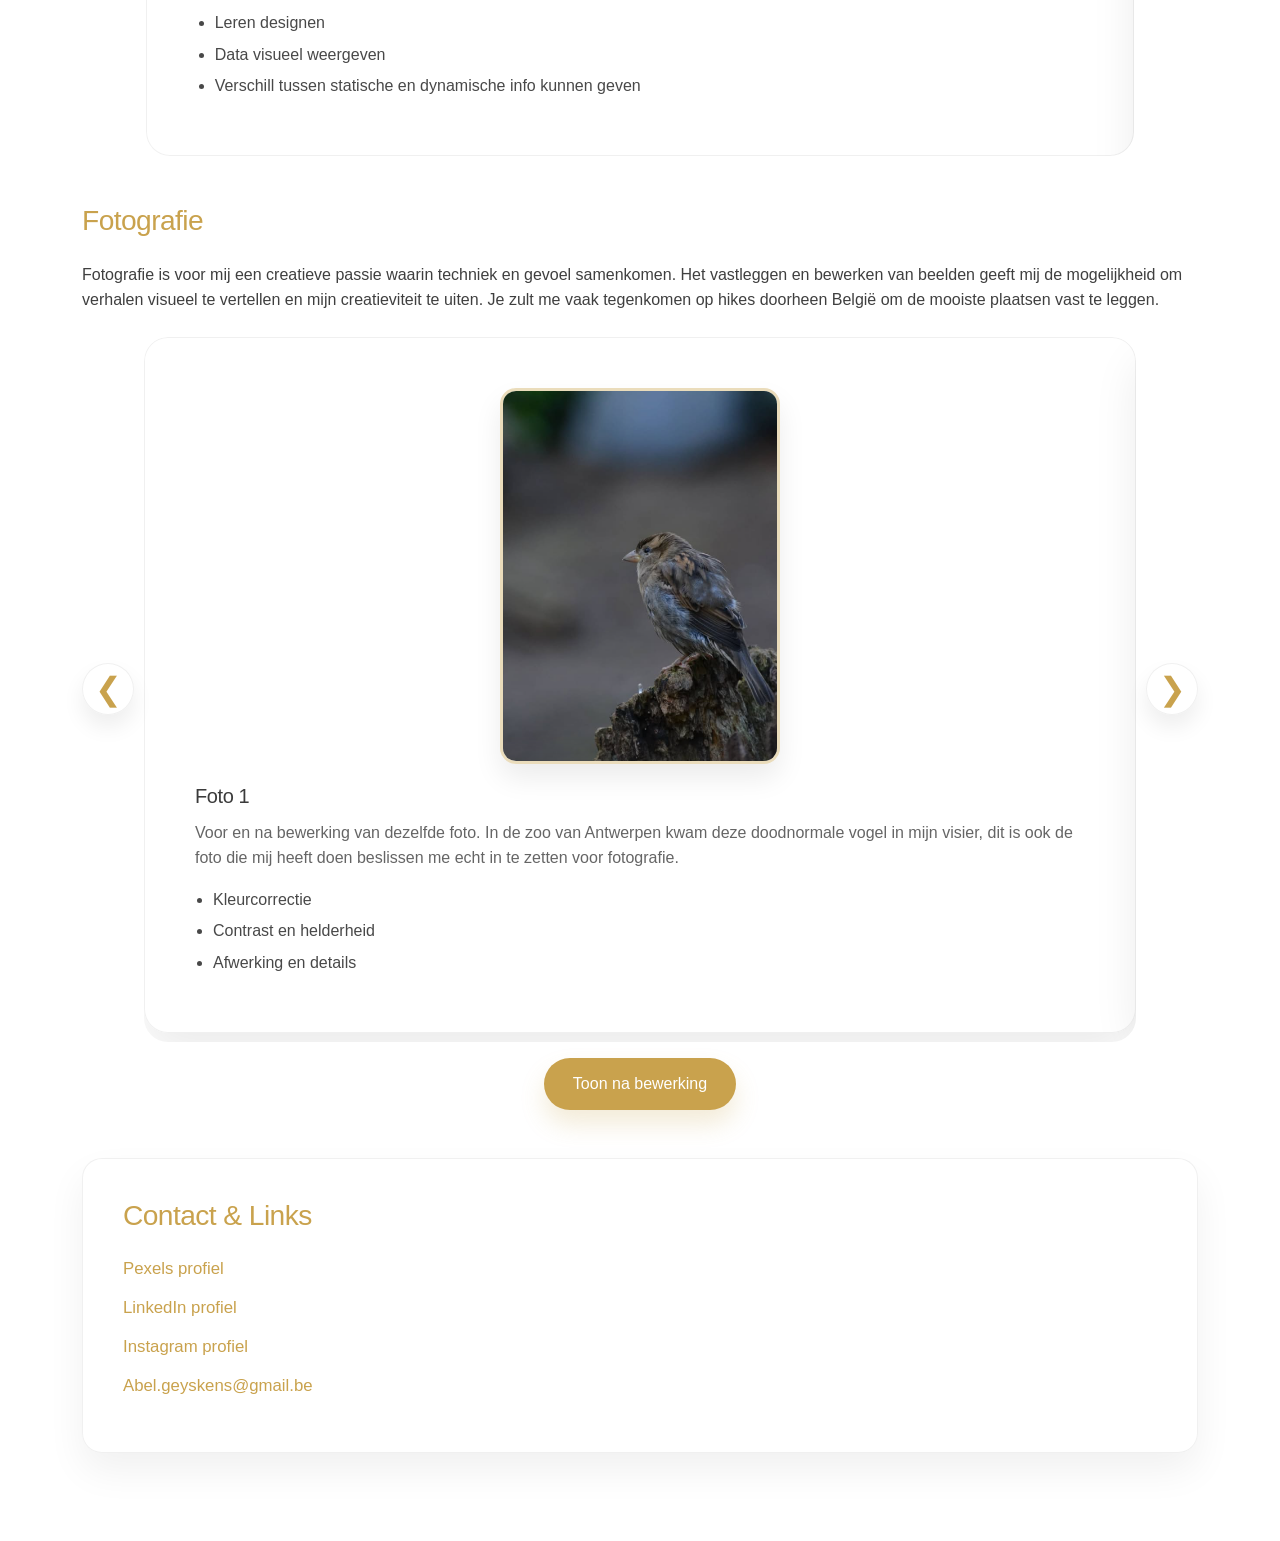
==== commit 222d3524: "toevoeging protofolio reflecties" ====
--- a/index.html
+++ b/index.html
@@ -116,7 +116,7 @@
                             alt="Foto 1"
                     >
                     <h3>Foto 1</h3>
-                    <p>Voor en na bewerking van dezelfde foto. In de zoo van Antwerpen kwam deze doodnomrale vogel in mijn visier, dit is
+                    <p>Voor en na bewerking van dezelfde foto. In de zoo van Antwerpen kwam deze doodnormale vogel in mijn visier, dit is
                     ook de foto die mij heeft doen beslissen me echt in te zetten voor fotografie.</p>
                     <ul>
                         <li>Kleurcorrectie</li>
